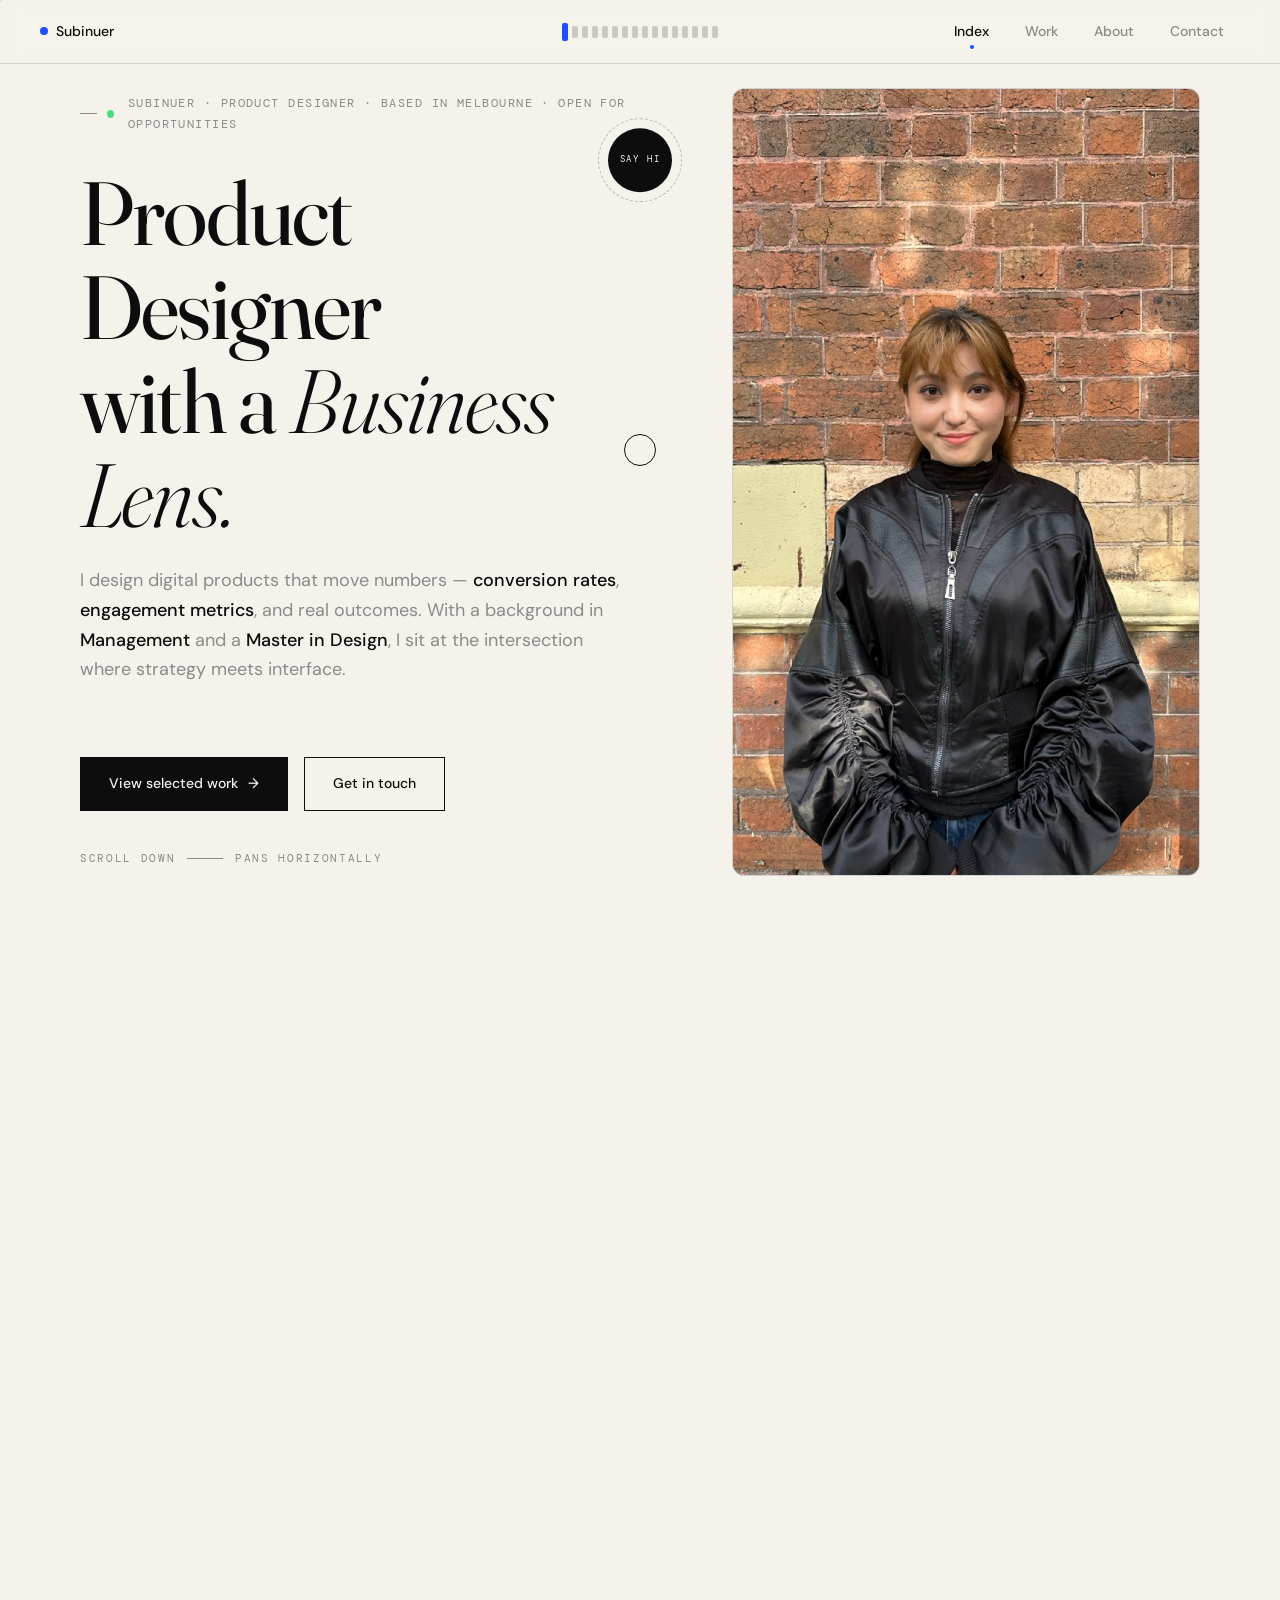
==== index.html @ e06ca160 "add index.html for GitHub Pages" ====
<!DOCTYPE html>
<html lang="en">
<head>
<meta charset="UTF-8" />
<meta name="viewport" content="width=device-width, initial-scale=1.0" />
<title>Subinuer — Product Designer</title>

<link rel="preconnect" href="https://fonts.googleapis.com" />
<link rel="preconnect" href="https://fonts.gstatic.com" crossorigin />
<link href="https://fonts.googleapis.com/css2?family=Fraunces:ital,opsz,wght@0,9..144,300..700;1,9..144,300..400&family=DM+Sans:wght@400;500;700&family=DM+Mono:wght@400;500&display=swap" rel="stylesheet" />

<link rel="stylesheet" href="styles/portfolio.css" />
</head>

<body>

<!-- Cursor follower -->
<div class="cursor-dot" id="cursorDot"></div>
<div class="cursor-ring" id="cursorRing"></div>
<div class="cursor-badge" id="cursorBadge"><span class="glyph">↗</span><span id="cursorBadgeText">VIEW</span></div>

<!-- Top navigation -->
<header class="topbar" id="topbar">
  <div class="topbar__left">
    <a class="brand" href="#hero" data-goto="hero">
      <span class="dot" aria-hidden="true"></span>
      Subinuer
    </a>
  </div>

  <div class="topbar__center" id="minimap" aria-hidden="true">
    <span class="minimap-dash on peak"></span>
    <span class="minimap-dash"></span>
    <span class="minimap-dash"></span>
    <span class="minimap-dash"></span>
    <span class="minimap-dash"></span>
    <span class="minimap-dash"></span>
    <span class="minimap-dash"></span>
    <span class="minimap-dash"></span>
    <span class="minimap-dash"></span>
    <span class="minimap-dash"></span>
    <span class="minimap-dash"></span>
    <span class="minimap-dash"></span>
    <span class="minimap-dash"></span>
    <span class="minimap-dash"></span>
    <span class="minimap-dash"></span>
    <span class="minimap-dash"></span>
  </div>

  <div class="topbar__right">
    <a class="nav-link active" href="#hero">Index</a>
    <a class="nav-link" href="#work">Work</a>
    <a class="nav-link" href="#about">About</a>
    <a class="nav-link" href="#contact">Contact</a>
  </div>
</header>

<!-- Scroll progress bar -->
<div class="scroll-progress" id="scrollProgress"></div>


<!-- ============================================================
     THE PAGE
     ============================================================ -->
<div class="page" id="page">
  <div class="page__sticky" id="stage">
    <div class="page__track" id="track">


      <!-- ============ SECTION 1 — HERO ============ -->
      <section class="panel panel--hero" id="hero"
               data-screen-label="01 Hero" data-counter="01">

        <!-- Floating orbit -->
        <div class="top-orbit" id="topOrbit" aria-hidden="true">
          <div class="top-orbit__inner" id="topOrbitInner">SAY HI</div>
        </div>

        <div class="hero">
          <div class="hero__left">
            <div class="role-tag reveal reveal--1">
              <span class="avail-pip" aria-hidden="true"></span>
              Subinuer · Product Designer · Based in Melbourne · Open for opportunities
            </div>

            <h1 class="hero__title reveal reveal--2">
              Product Designer<br />
              with a <em>Business Lens.</em>
            </h1>

            <p class="hero__statement reveal reveal--3">
              I design digital products that move numbers — <strong>conversion rates</strong>,
              <strong>engagement metrics</strong>, and real outcomes.
              With a background in <strong>Management</strong> and a <strong>Master in Design</strong>,
              I sit at the intersection where strategy meets interface.
            </p>

            <div class="hero__actions reveal reveal--4">
              <a href="#work" class="btn-primary" data-hover="view" data-goto="work">
                View selected work
                <span class="arrow">→</span>
              </a>
              <a href="#contact" class="btn-secondary" data-hover="contact" data-goto="contact">
                Get in touch
              </a>
            </div>
          </div>

          <div class="hero__right reveal reveal--5">
            <div class="hero__media">
              <img src="assets/portrait.jpeg" alt="Portrait of Subinuer" />
            </div>
          </div>
        </div>

        <div class="panel__footer">
          <div class="lead">
            <span>Scroll down</span>
            <span class="line"></span>
            <span>pans horizontally</span>
          </div>
        </div>
      </section>


      <!-- ============ SECTION 2 — WORK ============ -->
      <section class="panel panel--work" id="work"
               data-screen-label="02 Selected Work" data-counter="02">

        <div class="work">

          <!-- Intro panel -->
          <div class="work__intro">
            <div>
              <div class="role-tag">02 — Selected Work</div>
              <h2>A small set of <em>recent</em> projects.</h2>
              <div class="work__intro-industries">Fintech · Telehealth · E-Commerce</div>
            </div>
            <div class="work__intro-foot">
              <div>Showing <b>04</b> of 4 projects</div>
              <div>Press → or scroll to advance</div>
            </div>
          </div>

          <!-- Project 1 — Onco -->
          <a class="proj" data-hover="project" href="onco.html">
            <div class="proj__info">
              <span class="proj__num">P · 01</span>
              <span class="proj__year">2025</span>
              <div class="proj__tags">
                <span class="tag tag--active">Dashboard Design</span>
                <span class="tag">Telehealth</span>
                <span class="tag">App Design</span>
              </div>
              <h3 class="proj__title">Onco</h3>
              <p class="proj__desc">
                A cross-device medical imaging support system — bridging the gap between
                remote cancer patients in rural Australia and the specialists they can't
                easily reach.
              </p>
              <span class="proj__view">View case study <span class="arrow">→</span></span>
            </div>
            <div class="proj__image">
              <img src="assets/project page onco cover.png" alt="Onco project cover" />
            </div>
          </a>

          <!-- Project 2 — Skyland Guardian -->
          <a class="proj" data-hover="project" href="skyland.html">
            <div class="proj__info">
              <span class="proj__num">P · 02</span>
              <span class="proj__year">2025</span>
              <div class="proj__tags">
                <span class="tag tag--active">Game Design</span>
                <span class="tag">Fintech</span>
                <span class="tag">Hackathon</span>
              </div>
              <h3 class="proj__title">Skyland Guardian</h3>
              <p class="proj__desc">
                A mobile guardian-style game set in a floating-island world. Owned the
                in-game UI, onboarding, and the retention loop that lifted day-7
                engagement by 18%.
              </p>
              <span class="proj__view">View case study <span class="arrow">→</span></span>
            </div>
            <div class="proj__image">
              <img src="assets/project page skyland cover.png" alt="Skyland Guardian project cover" />
            </div>
          </a>

          <!-- Project 3 — Fintech Webgame Brand Design -->
          <a class="proj" data-hover="project" href="fintech.html">
            <div class="proj__info">
              <span class="proj__num">P · 03</span>
              <span class="proj__year">2024</span>
              <div class="proj__tags">
                <span class="tag tag--active">Brand Design</span>
                <span class="tag">Fintech</span>
                <span class="tag">Web Game</span>
              </div>
              <h3 class="proj__title">Fintech Webgame — Brand Design</h3>
              <p class="proj__desc">
                A brand system for a playable on-chain experience — logo, type pairings,
                motion tokens, and an in-game brand kit that survives across 12 mini-games.
              </p>
              <span class="proj__view">View case study <span class="arrow">→</span></span>
            </div>
            <div class="proj__image">
              <img src="assets/project page fintechwebgame cover.png" alt="Fintech Webgame project cover" />
            </div>
          </a>

          <!-- Project 4 — Poster Archive -->
          <a class="proj" data-hover="project" href="posters.html">
            <div class="proj__info">
              <span class="proj__num">P · 04</span>
              <span class="proj__year">2023–2025</span>
              <div class="proj__tags">
                <span class="tag tag--active">Graphic Design</span>
                <span class="tag">Adobe</span>
              </div>
              <h3 class="proj__title">Poster <em>Archive</em></h3>
              <p class="proj__desc">
                A living collection of poster work spanning editorial campaigns, cultural
                events, and speculative briefs — exploring type as image and constraint as
                creative method.
              </p>
              <span class="proj__view">View archive <span class="arrow">→</span></span>
            </div>
            <div class="proj__image">
              <img src="assets/project page poster cover.png" alt="Poster Archive project cover" />
            </div>
          </a>

          <!-- Outro panel -->
          <div class="work__outro">
            <div class="role-tag">More on request</div>
            <h3>That's the headline. <em>The archive is longer.</em></h3>
            <p>Earlier work across edtech, hardware, and games available on request — drop a line and I'll send the PDF.</p>
            <a href="#contact" class="btn-secondary" data-goto="contact" data-hover="contact">
              Request full archive <span class="arrow">→</span>
            </a>
          </div>

        </div>

        <div class="panel__footer">
          <div class="lead">
            <span>Selected work</span>
            <span class="line"></span>
            <span>04 projects · keep scrolling</span>
          </div>
        </div>
      </section>


      <!-- ============ SECTION 3 — ABOUT (bento grid) ============ -->
      <section class="panel panel--about" id="about"
               data-screen-label="03 About" data-counter="03">

        <div class="about">

          <!-- BIO cell (2×3) -->
          <div class="bento bento--bio">
            <div class="bento__corner"><span class="accent">03 / 04</span> · About</div>
            <h2>I make design feel intentional.<br /><em>— and commercially inevitable.</em></h2>
            <p>
              My path into design started with a management degree and a curiosity
              about why people choose the things they choose. I published research on
              nostalgic cultural consumption — and without realising it, I was already
              doing user psychology.
            </p>
            <p class="muted">
              When I moved into product design, that lens came with me. I design for
              emotional histories and irrational preferences, not just rational ones.
            </p>
          </div>

          <!-- PHOTO cell (1×2) -->
          <div class="bento bento--photo">
            <div class="photo-meta">Portrait · 4:5</div>
            <div class="photo-stage">
              <img class="photo-img" src="assets/about me apge portrait.png" alt="Portrait of Subinuer" />
            </div>
          </div>

          <!-- EXPERIENCE stat (1×1) -->
          <div class="bento bento--stat">
            <div class="bento__corner">Experience</div>
            <span class="stat-num">1<em>+</em></span>
            <span class="stat-label">Years designing</span>
          </div>

          <!-- EDUCATION (1×1) -->
          <div class="bento bento--education">
            <div class="bento__corner">Education</div>
            <div class="edu-row">
              <span class="institution">Sun Yat-sen University</span>
              <span class="degree">Bachelor of Management</span>
            </div>
            <div class="edu-row">
              <span class="institution">Monash University</span>
              <span class="degree">Master of Design</span>
            </div>
          </div>

          <!-- COMBINED — Skills · Tools + Available (row 3, right 2 cols) -->
          <div class="bento bento--combined">
            <div class="bento__corner">Skills · Tools</div>
            <div class="combined-skills">
              <span class="tag">Product Design</span>
              <span class="tag">Wireframing</span>
              <span class="tag">Prototyping</span>
              <span class="tag">Vibe Coding</span>
              <span class="tag">Figma</span>
              <span class="tag">Adobe Suite</span>
              <span class="tag">Research</span>
              <span class="tag">Data Analysis</span>
              <span class="tag">Brand</span>
              <span class="tag">Graphic Design</span>
              <span class="tag">Front-end</span>
              <span class="tag">Marketing</span>
            </div>
            <div class="combined-divider"></div>
            <div class="combined-foot">
              <div class="combined-foot__left">
                <div class="combined-now">Now</div>
                <div class="combined-headline">Available for work — <em>Q3 2026</em></div>
              </div>
              <a class="combined-cta" href="mailto:subinurturghun@outlook.com" data-hover="email">
                Start a conversation <span class="arrow">→</span>
              </a>
            </div>
          </div>

        </div>

        <div class="panel__footer">
          <div class="lead">
            <span>About</span>
            <span class="line"></span>
            <span>contact next</span>
          </div>
        </div>
      </section>


      <!-- ============ SECTION 4 — CONTACT (inverted) ============ -->
      <section class="panel panel--contact" id="contact"
               data-screen-label="04 Contact" data-counter="04">
        <div class="contact">

          <div class="role-tag">04 — Get in touch</div>

          <h2 class="contact__title">
            Have something <em>worth making</em>?<br />
            Write to <a href="mailto:subinurturghun@outlook.com" data-hover="email">subinurturghun@outlook.com</a>
          </h2>

          <div class="contact__actions">
            <a class="btn-primary btn-primary--inv" href="mailto:subinurturghun@outlook.com" data-hover="email">
              Email me <span class="arrow">→</span>
            </a>
            <a class="btn-secondary btn-secondary--inv" href="https://www.linkedin.com/in/sabrina0512/" target="_blank" rel="noopener" data-hover="contact">
              Connect on LinkedIn
            </a>
          </div>

          <div class="contact__grid contact__grid--2">
            <div class="contact__cell">
              <span class="lbl">Email</span>
              <span class="val"><a href="mailto:subinurturghun@outlook.com" data-hover="email">subinurturghun@outlook.com</a></span>
            </div>
            <div class="contact__cell">
              <span class="lbl">Behance</span>
              <span class="val"><a href="https://www.behance.net/turghunsubinur" target="_blank" rel="noopener" data-hover="contact">behance.net/turghunsubinur</a></span>
            </div>
            <div class="contact__cell">
              <span class="lbl">LinkedIn</span>
              <span class="val"><a href="https://www.linkedin.com/in/sabrina0512/" target="_blank" rel="noopener" data-hover="contact">linkedin.com/in/sabrina0512</a></span>
            </div>
          </div>

        </div>

        <div class="contact__foot">
          <span>© 2026 Subinuer Turghun · All rights reserved</span>
        </div>
      </section>


    </div><!-- /.page__track -->
  </div><!-- /.page__sticky -->
</div><!-- /.page -->


<script src="scripts/portfolio.js"></script>
</body>
</html>
---- styles/portfolio.css ----
/* =================================================================
   PORTFOLIO — Subinuer
   Design system: cream + black + electric blue · Fraunces / DM Sans / DM Mono
   Architecture: tall body → sticky stage → translated horizontal track
   ================================================================= */

:root {
  --color-bg:        #F5F2EC;
  --color-text:      #0D0D0D;
  --color-accent:    #1B4FFF;
  --color-secondary: #8A8A8A;
  --color-surface:   #EDEDEA;
  --color-surface-2: #E5E2DB;
  --color-border:    rgba(13, 13, 13, 0.12);
  --color-border-hover: rgba(13, 13, 13, 0.28);
  --color-inv-bg:    #0D0D0D;
  --color-inv-text:  #F5F2EC;
  --color-inv-surface: #1A1A1A;
  --color-inv-border:  rgba(245, 242, 236, 0.14);

  --font-display: 'Fraunces', Georgia, serif;
  --font-body:    'DM Sans', Helvetica, sans-serif;
  --font-mono:    'DM Mono', 'Courier New', monospace;

  --size-hero:       clamp(64px, 7vw, 96px);
  --size-section:    clamp(36px, 4vw, 48px);
  --size-card-title: clamp(22px, 2vw, 28px);
  --size-body:       17px;
  --size-nav:        14px;
  --size-tag:        12px;

  --space-xs:  8px;
  --space-sm:  16px;
  --space-md:  24px;
  --space-lg:  48px;
  --space-xl:  80px;
  --space-2xl: 120px;

  --radius-btn:  0px;
  --radius-tag:  4px;
  --radius-card: 8px;
  --radius-img:  12px;
  --radius-video: 32px;

  --ease-out-expo: cubic-bezier(0.16, 1, 0.32, 1);
  --ease-out-quint: cubic-bezier(0.22, 1, 0.36, 1);
  --duration-fast: 0.25s;
  --duration-base: 0.4s;
  --duration-slow: 0.6s;

  --nav-h: 64px;
}

* { box-sizing: border-box; margin: 0; padding: 0; }

html, body {
  background: var(--color-bg);
  color: var(--color-text);
  font-family: var(--font-body);
  font-size: var(--size-body);
  line-height: 1.7;
  -webkit-font-smoothing: antialiased;
}
html { scroll-behavior: smooth; }
body { overflow-x: hidden; overscroll-behavior-y: none; }

::selection { background: var(--color-accent); color: #fff; }

/* =================================================================
   SCROLL ARCHITECTURE
   ================================================================= */
.page { position: relative; width: 100%; }
.page__sticky {
  position: sticky;
  top: 0;
  height: 100vh;
  width: 100%;
  overflow: hidden;
}
.page__track {
  display: flex;
  flex-wrap: nowrap;
  height: 100vh;
  will-change: transform;
}

section.panel {
  flex: 0 0 auto;
  height: 100vh;
  position: relative;
  display: flex;
  flex-direction: column;
}
.panel--hero    { width: 100vw; }
.panel--work    { width: auto;  }
.panel--about   { width: 100vw; }
.panel--contact { width: 100vw; background: var(--color-inv-bg); color: var(--color-inv-text); }

/* =================================================================
   NAVIGATION
   ================================================================= */
.topbar {
  position: fixed; top: 0; left: 0; right: 0;
  height: var(--nav-h);
  z-index: 80;
  display: grid;
  grid-template-columns: 1fr auto 1fr;
  align-items: center;
  padding: 0 var(--space-md);
  gap: var(--space-md);
  background: rgba(245, 242, 236, 0.72);
  backdrop-filter: blur(14px) saturate(1.2);
  -webkit-backdrop-filter: blur(14px) saturate(1.2);
  border-bottom: 1px solid var(--color-border);
  transition: background var(--duration-base) ease, color var(--duration-base) ease, border-color var(--duration-base) ease;
}
.topbar.inv {
  background: rgba(13, 13, 13, 0.72);
  color: var(--color-inv-text);
  border-bottom-color: var(--color-inv-border);
}
.topbar.inv .nav-link { color: rgba(245,242,236,0.55); }
.topbar.inv .nav-link:hover, .topbar.inv .nav-link.active { color: var(--color-inv-text); }
.topbar.inv .brand { color: var(--color-inv-text); }
.topbar.inv .minimap-dash { background: rgba(245,242,236,0.22); }
.topbar.inv .minimap-dash.on { background: var(--color-inv-text); }

.topbar__left {
  display: flex; align-items: center; gap: var(--space-sm);
  padding-left: var(--space-sm);
}
.brand {
  font-family: var(--font-body);
  font-size: var(--size-nav);
  font-weight: 500;
  letter-spacing: -0.005em;
  color: var(--color-text);
  text-decoration: none;
  display: inline-flex; align-items: center; gap: 8px;
}
.brand .dot {
  width: 8px; height: 8px;
  background: var(--color-accent);
  border-radius: 50%;
  display: inline-block;
}

/* Center — minimap dashes */
.topbar__center {
  display: flex; align-items: center; gap: 4px;
  justify-self: center;
}
.minimap-dash {
  width: 6px; height: 12px;
  background: rgba(13,13,13,0.18);
  border-radius: 2px;
  transition: background var(--duration-base) var(--ease-out-expo),
              height var(--duration-base) var(--ease-out-expo);
}
.minimap-dash.on { background: var(--color-text); }
.minimap-dash.peak { height: 18px; background: var(--color-accent); }

/* Right — nav links */
.topbar__right {
  display: flex; align-items: center; gap: 4px;
  justify-self: end;
  padding-right: var(--space-sm);
}
.nav-link {
  position: relative;
  display: inline-flex; align-items: center;
  font-family: var(--font-body);
  font-size: var(--size-nav);
  font-weight: 500;
  color: var(--color-secondary);
  text-decoration: none;
  padding: 8px 16px;
  border-radius: 999px;
  transition: color var(--duration-fast) ease;
  cursor: pointer;
}
.nav-link:hover { color: var(--color-text); }
.nav-link.active { color: var(--color-text); }
.nav-link.active::after {
  content: '';
  position: absolute;
  bottom: 2px;
  left: 50%;
  transform: translateX(-50%);
  width: 4px; height: 4px;
  background: var(--color-accent);
  border-radius: 50%;
}

/* =================================================================
   GLOBAL OVERLAYS
   ================================================================= */
.scroll-progress {
  position: fixed; bottom: 0; left: 0;
  height: 2px; background: var(--color-accent);
  width: 0%; z-index: 70;
  transition: width 0.1s linear;
}

/* =================================================================
   CURSOR
   ================================================================= */
.cursor-dot, .cursor-ring, .cursor-badge {
  position: fixed; top: 0; left: 0;
  pointer-events: none; z-index: 1000;
  will-change: transform;
}
.cursor-dot {
  width: 6px; height: 6px;
  background: var(--color-text);
  border-radius: 50%;
  transform: translate(-50%, -50%);
  mix-blend-mode: difference;
}
.cursor-ring {
  width: 32px; height: 32px;
  border: 1px solid var(--color-text);
  border-radius: 50%;
  transform: translate(-50%, -50%);
  transition: width var(--duration-fast) var(--ease-out-expo),
              height var(--duration-fast) var(--ease-out-expo),
              background var(--duration-fast) var(--ease-out-expo),
              border-color var(--duration-fast) var(--ease-out-expo);
}
.cursor-ring.hovering {
  width: 60px; height: 60px;
  background: rgba(27,79,255,0.08);
  border-color: var(--color-accent);
}
.cursor-badge {
  transform: translate(-50%, -200%);
  display: inline-flex; align-items: center; gap: 8px;
  padding: 6px 12px 6px 8px;
  background: var(--color-text);
  color: var(--color-bg);
  border-radius: 999px;
  font-family: var(--font-mono);
  font-size: 10px;
  letter-spacing: 0.18em;
  text-transform: uppercase;
  opacity: 0;
  transition: opacity var(--duration-base) var(--ease-out-expo);
  white-space: nowrap;
}
.cursor-badge.visible { opacity: 1; }
.cursor-badge .glyph {
  width: 16px; height: 16px;
  background: var(--color-accent);
  border-radius: 50%;
  display: inline-flex; align-items: center; justify-content: center;
  color: #fff;
  font-family: var(--font-body);
  font-size: 10px; font-weight: 700;
}

/* =================================================================
   HERO (Section 1)
   ================================================================= */
.hero {
  display: grid;
  grid-template-columns: 55fr 45fr;
  gap: var(--space-xl);
  padding: calc(var(--nav-h) + var(--space-md)) var(--space-xl) var(--space-md);
  height: 100vh;
  width: 100%;
}
.hero__left {
  display: flex; flex-direction: column;
  justify-content: center;
  gap: var(--space-md);
  padding-bottom: 60px;
  max-width: 760px;
}
.role-tag {
  font-family: var(--font-mono);
  font-size: var(--size-tag);
  text-transform: uppercase;
  letter-spacing: 0.12em;
  color: var(--color-secondary);
  display: inline-flex; align-items: center; gap: 10px;
  margin-bottom: var(--space-xs);
}
.role-tag::before {
  content: ''; width: 20px; height: 1px;
  background: var(--color-secondary);
}
.avail-pip {
  width: 8px; height: 8px;
  border-radius: 50%;
  background: #4ade80;
  display: inline-block;
  margin-right: 4px;
  box-shadow: 0 0 0 0 rgba(74,222,128, 0.7);
  animation: pulse 2s infinite;
}
.hero__title {
  font-family: var(--font-display);
  font-optical-sizing: auto;
  font-weight: 400;
  font-size: var(--size-hero);
  line-height: 1.05;
  letter-spacing: -0.02em;
  color: var(--color-text);
  text-wrap: pretty;
}
.hero__title em { font-style: italic; font-weight: 300; }
.hero__statement {
  font-family: var(--font-body);
  font-size: 18px;
  line-height: 1.65;
  color: var(--color-secondary);
  max-width: 540px;
  text-wrap: pretty;
}
.hero__statement strong { color: var(--color-text); font-weight: 500; }
.hero__actions { display: flex; gap: var(--space-sm); margin-top: var(--space-lg); }

.btn-primary, .btn-secondary {
  font-family: var(--font-body);
  font-size: 14px; font-weight: 500;
  padding: 14px 28px;
  border-radius: var(--radius-btn);
  cursor: pointer;
  transition: background var(--duration-fast) ease, color var(--duration-fast) ease, border-color var(--duration-fast) ease;
  display: inline-flex; align-items: center; gap: 10px;
  text-decoration: none;
  border: 1px solid var(--color-text);
}
.btn-primary { background: var(--color-text); color: var(--color-bg); }
.btn-primary:hover { background: var(--color-accent); border-color: var(--color-accent); color: #fff; }
.btn-secondary { background: transparent; color: var(--color-text); }
.btn-secondary:hover { border-color: var(--color-accent); color: var(--color-accent); }
.btn-primary .arrow, .btn-secondary .arrow { transition: transform var(--duration-fast) var(--ease-out-expo); }
.btn-primary:hover .arrow, .btn-secondary:hover .arrow { transform: translateX(4px); }

.btn-primary--inv {
  background: var(--color-bg); color: var(--color-text);
  border-color: var(--color-bg);
}
.btn-primary--inv:hover { background: var(--color-accent); border-color: var(--color-accent); color: #fff; }
.btn-secondary--inv {
  background: transparent; color: var(--color-inv-text);
  border-color: var(--color-inv-text);
}
.btn-secondary--inv:hover { border-color: var(--color-accent); color: var(--color-accent); }

/* Hero media — portrait photo frame, no text overlays */
.hero__right { position: relative; display: flex; align-items: stretch; }
.hero__media {
  flex: 1;
  background: var(--color-surface);
  border-radius: var(--radius-img);
  border: 1px solid var(--color-border);
  position: relative;
  overflow: hidden;
  display: flex; align-items: center; justify-content: center;
  cursor: pointer;
}
.hero__media img {
  position: absolute;
  inset: 0;
  width: 100%;
  height: 100%;
  object-fit: cover;
  object-position: center 30%;
  z-index: 1;
}
.hero__media::before {
  content: '';
  position: absolute; inset: 0;
  background-image: repeating-linear-gradient(135deg, transparent 0, transparent 22px, rgba(13,13,13,0.025) 22px, rgba(13,13,13,0.025) 23px);
  pointer-events: none;
  z-index: 0;
}

/* Top floating orbit */
.top-orbit {
  position: absolute;
  top: calc(var(--nav-h) + 32px);
  left: 50%;
  transform: translate(-50%, 0);
  pointer-events: none;
  z-index: 5;
  width: 64px; height: 64px;
}
.top-orbit__inner {
  width: 100%; height: 100%;
  background: var(--color-text);
  color: var(--color-bg);
  border-radius: 50%;
  display: flex; align-items: center; justify-content: center;
  font-family: var(--font-mono);
  font-size: 9px; letter-spacing: 0.2em;
  text-transform: uppercase;
  transition: transform var(--duration-slow) var(--ease-out-expo);
  position: relative;
}
.top-orbit__inner::after {
  content: ''; position: absolute; inset: -10px;
  border-radius: 50%;
  border: 1px dashed var(--color-border-hover);
  animation: spin 24s linear infinite;
}
@keyframes spin { to { transform: rotate(360deg); } }

/* =================================================================
   WORK (Section 2) — horizontal carousel
   ================================================================= */
.work {
  display: flex;
  align-items: center;
  height: 100vh;
  padding: calc(var(--nav-h) + var(--space-md)) var(--space-xl) var(--space-xl);
  gap: var(--space-xl);
}

.work__intro {
  flex: 0 0 460px;
  display: flex; flex-direction: column;
  justify-content: space-between;
  padding-right: var(--space-md);
  border-right: 1px solid var(--color-border);
}
.work__intro .role-tag { margin-bottom: var(--space-md); }
.work__intro h2 {
  font-family: var(--font-display);
  font-optical-sizing: auto;
  font-weight: 500;
  font-size: var(--size-section);
  line-height: 1.1;
  letter-spacing: -0.01em;
  margin-bottom: var(--space-md);
}
.work__intro h2 em { font-style: italic; font-weight: 300; }
.work__intro-foot {
  display: flex; flex-direction: column; gap: 6px;
  font-family: var(--font-mono);
  font-size: 11px;
  letter-spacing: 0.12em;
  text-transform: uppercase;
  color: var(--color-secondary);
}
.work__intro-foot b { color: var(--color-accent); font-weight: 500; }
.work__intro-industries {
  font-family: var(--font-mono);
  font-size: 13px;
  text-transform: uppercase;
  letter-spacing: 0.1em;
  color: var(--color-secondary);
  margin-top: var(--space-md);
  margin-bottom: var(--space-lg);
}

/* Project card — horizontal split 45% text / 55% image */
.proj {
  width: 880px;
  height: 520px;
  flex: 0 0 auto;
  background: var(--color-surface); /* #EDEDEA */
  border: 1px solid var(--color-border);
  border-radius: var(--radius-card);
  overflow: hidden;
  display: grid;
  grid-template-columns: 45% 55%;
  position: relative;
  cursor: pointer;
  transition: border-color var(--duration-base) var(--ease-out-expo), transform var(--duration-base) var(--ease-out-expo);
  text-decoration: none;
  color: inherit;
}
.proj:hover { border-color: var(--color-border-hover); transform: translateY(-4px); }

/* LEFT — text content */
.proj__info {
  display: flex;
  flex-direction: column;
  justify-content: center;
  padding: var(--space-lg) var(--space-md);
  position: relative;
  border-right: 1px solid var(--color-border);
  gap: 12px;
}
.proj__num {
  position: absolute; top: var(--space-md); left: var(--space-md);
  font-family: var(--font-mono);
  font-size: 11px; letter-spacing: 0.15em;
  color: var(--color-accent);
  z-index: 2;
}
.proj__year {
  position: absolute; top: var(--space-md); right: var(--space-md);
  font-family: var(--font-mono);
  font-size: 11px; letter-spacing: 0.15em;
  color: var(--color-secondary);
  z-index: 2;
}
.proj__tags { display: flex; gap: 6px; flex-wrap: wrap; }
.proj__title {
  font-family: var(--font-display);
  font-optical-sizing: auto;
  font-weight: 500;
  font-size: clamp(26px, 2.2vw, 32px);
  line-height: 1.15;
  letter-spacing: -0.01em;
  margin-top: 2px;
}
.proj__title em { font-style: italic; font-weight: 300; }
.proj__desc {
  font-size: 14px; line-height: 1.55;
  color: var(--color-secondary);
  margin-top: 4px;
  margin-bottom: 8px;
}
.proj__view {
  display: inline-flex; align-items: center; gap: 8px;
  font-family: var(--font-body);
  font-size: 14px; font-weight: 500;
  color: var(--color-text);
  text-decoration: underline;
  text-underline-offset: 3px;
  margin-top: 4px;
  transition: color var(--duration-fast) ease;
  align-self: flex-start;
}
.proj__view:hover { color: var(--color-accent); }
.proj__view .arrow { transition: transform var(--duration-fast) var(--ease-out-expo); }
.proj__view:hover .arrow { transform: translateX(4px); }

/* RIGHT — static image placeholder (#D9D6CF) */
.proj__image {
  background: #D9D6CF;
  position: relative;
  overflow: hidden;
  display: flex; align-items: center; justify-content: center;
  height: 100%;
}
.proj__image::before {
  content: '';
  position: absolute; inset: 0;
  background-image: repeating-linear-gradient(135deg, transparent 0, transparent 18px, rgba(13,13,13,0.025) 18px, rgba(13,13,13,0.025) 19px);
  pointer-events: none;
}
.proj__image img {
  position: absolute;
  inset: 0;
  width: 100%;
  height: 100%;
  object-fit: cover;
  object-position: center top;
  z-index: 0;
}
.proj__image-label {
  font-family: var(--font-display);
  font-style: italic;
  font-weight: 300;
  font-size: 16px;
  color: #8A8A8A;
  text-align: center;
  z-index: 1;
  padding: 0 var(--space-md);
}

.tag {
  font-family: var(--font-mono);
  font-size: var(--size-tag);
  letter-spacing: 0.1em;
  text-transform: uppercase;
  color: var(--color-secondary);
  padding: 4px 8px;
  border: 1px solid var(--color-border);
  border-radius: var(--radius-tag);
  display: inline-block;
}
.tag--active {
  color: var(--color-accent);
  border-color: rgba(27,79,255,0.3);
  background: rgba(27,79,255,0.06);
}

/* End-of-work outro */
.work__outro {
  flex: 0 0 320px;
  display: flex; flex-direction: column; justify-content: center;
  padding-left: var(--space-md);
  border-left: 1px solid var(--color-border);
}
.work__outro h3 {
  font-family: var(--font-display);
  font-weight: 400;
  font-size: 36px;
  line-height: 1.15;
  margin-bottom: var(--space-md);
}
.work__outro h3 em { font-style: italic; font-weight: 300; }
.work__outro p {
  font-size: 14px; color: var(--color-secondary);
  margin-bottom: var(--space-lg);
}

/* =================================================================
   ABOUT (Section 3) — BENTO GRID
   4 columns × 3 rows
   ================================================================= */
.about {
  display: grid;
  grid-template-columns: repeat(4, 1fr);
  grid-template-rows: 1fr 1fr minmax(130px, 160px);
  gap: var(--space-md);
  padding: calc(var(--nav-h) + var(--space-md)) var(--space-xl) 110px;
  height: 100vh;
  align-content: center;
  max-width: 1400px;
  margin: 0 auto;
  width: 100vw;
}
.bento {
  background: var(--color-bg);
  border: 1px solid var(--color-border);
  border-radius: var(--radius-card);
  padding: var(--space-md);
  overflow: hidden;
  position: relative;
  display: flex;
  flex-direction: column;
  transition: border-color var(--duration-base) var(--ease-out-expo);
}
.bento:hover { border-color: var(--color-border-hover); }

/* Cell spans */
.bento--bio    { grid-column: span 2; grid-row: span 3; padding: var(--space-lg); }
.bento--photo  { grid-column: span 1; grid-row: span 2; padding: 0; background: var(--color-surface); }
.bento--stat   {
  grid-column: span 1; grid-row: span 1;
  justify-content: center; align-items: center; text-align: center;
}
.bento--education {
  grid-column: span 1; grid-row: span 1;
  justify-content: center; align-items: flex-start;
  text-align: left;
  gap: 10px;
  padding: var(--space-md);
}
.bento--combined {
  grid-column: span 2; grid-row: span 1;
  background: var(--color-inv-bg);
  color: var(--color-inv-text);
  border-color: var(--color-inv-bg);
  padding: var(--space-md);
}

/* Corner label */
.bento__corner {
  font-family: var(--font-mono);
  font-size: 10px;
  letter-spacing: 0.18em;
  text-transform: uppercase;
  color: var(--color-secondary);
  display: flex; align-items: center; gap: 8px;
  flex-shrink: 0;
}
.bento__corner .accent { color: var(--color-accent); }
.bento__corner::before {
  content: ''; width: 5px; height: 5px;
  background: var(--color-secondary);
  border-radius: 50%;
  flex-shrink: 0;
}
.bento--bio .bento__corner::before { background: var(--color-accent); }

/* BIO cell */
.bento--bio h2 {
  font-family: var(--font-display);
  font-optical-sizing: auto;
  font-weight: 400;
  font-size: clamp(32px, 3.2vw, 44px);
  line-height: 1.1;
  letter-spacing: -0.01em;
  margin: var(--space-md) 0 var(--space-md);
  text-wrap: pretty;
}
.bento--bio h2 em {
  font-style: italic;
  font-weight: 300;
  font-size: 0.62em;
  display: block;
  line-height: 1.2;
  margin-top: 6px;
  color: var(--color-secondary);
}
.bento--bio p {
  font-size: 15px;
  line-height: 1.6;
  color: var(--color-text);
  text-wrap: pretty;
  max-width: 56ch;
}
.bento--bio p + p { margin-top: 10px; color: var(--color-secondary); }

/* PHOTO cell */
.bento--photo .photo-stage {
  flex: 1;
  position: relative;
  display: flex; align-items: center; justify-content: center;
  overflow: hidden;
}
.bento--photo .photo-img {
  position: absolute; inset: 0;
  width: 100%; height: 100%;
  object-fit: cover;
  object-position: center 28%;
  z-index: 0;
}
.bento--photo .photo-stage::before {
  content: '';
  position: absolute; inset: 0;
  background-image: repeating-linear-gradient(135deg, transparent 0, transparent 22px, rgba(13,13,13,0.025) 22px, rgba(13,13,13,0.025) 23px);
  z-index: 1;
  pointer-events: none;
  opacity: 0.4;
}
.bento--photo .photo-label {
  font-family: var(--font-display);
  font-style: italic; font-weight: 300;
  font-size: 18px;
  color: var(--color-secondary);
  text-align: center;
  z-index: 2;
}
.bento--photo .photo-label small {
  display: block; margin-top: 8px;
  font-family: var(--font-mono);
  font-size: 10px; letter-spacing: 0.18em;
  text-transform: uppercase;
  font-style: normal;
}
.bento--photo .photo-meta {
  position: absolute;
  bottom: var(--space-sm); left: var(--space-sm);
  font-family: var(--font-mono);
  font-size: 10px;
  letter-spacing: 0.18em;
  text-transform: uppercase;
  color: var(--color-secondary);
  z-index: 3;
}

/* STAT cell — perfectly centered */
.bento--stat .bento__corner { align-self: flex-start; margin-bottom: auto; }
.bento--stat .stat-num {
  font-family: var(--font-display);
  font-optical-sizing: auto;
  font-weight: 400;
  font-size: clamp(48px, 5vw, 72px);
  line-height: 1;
  letter-spacing: -0.02em;
  margin-top: 0;
}
.bento--stat .stat-num em { color: var(--color-accent); font-style: italic; font-weight: 300; }
.bento--stat .stat-label {
  margin-top: 8px;
  font-family: var(--font-mono);
  font-size: 10px;
  letter-spacing: 0.18em;
  text-transform: uppercase;
  color: var(--color-secondary);
  margin-bottom: auto;
}

/* EDUCATION cell — compact, all content visible */
.bento--education .bento__corner { margin-bottom: var(--space-sm); }
.bento--education .edu-row {
  font-family: var(--font-body);
  font-size: 13px;
  line-height: 1.4;
  color: var(--color-text);
  display: flex;
  flex-direction: column;
  gap: 2px;
}
.bento--education .edu-row + .edu-row {
  padding-top: 8px; margin-top: 4px;
  border-top: 1px solid var(--color-border);
}
.bento--education .edu-row .institution { font-weight: 500; font-size: 13px; }
.bento--education .edu-row .degree { color: var(--color-secondary); font-size: 12px; }

/* COMBINED black card */
.bento--combined .bento__corner { color: var(--color-secondary); margin-bottom: var(--space-xs); }
.bento--combined .bento__corner::before { background: var(--color-secondary); }
.bento--combined .combined-skills {
  display: flex; flex-wrap: wrap; gap: 4px;
  margin-top: var(--space-xs);
  margin-bottom: var(--space-sm);
}
.bento--combined .combined-skills .tag {
  background: rgba(255,255,255,0.1);
  color: var(--color-inv-text);
  border: 1px solid rgba(255,255,255,0.2);
  border-radius: var(--radius-tag);
  padding: 2px 6px;
  font-family: var(--font-mono);
  font-size: 10px;
  letter-spacing: 0.08em;
  text-transform: uppercase;
  line-height: 1.4;
}
.bento--combined .combined-divider {
  height: 1px;
  background: rgba(255,255,255,0.12);
  margin: var(--space-sm) 0;
  flex-shrink: 0;
}
.bento--combined .combined-foot {
  display: flex;
  align-items: center;
  justify-content: space-between;
  gap: var(--space-sm);
  flex-wrap: wrap;
}
.bento--combined .combined-foot__left { flex: 1; min-width: 0; }
.bento--combined .combined-now {
  display: inline-flex; align-items: center; gap: 8px;
  font-family: var(--font-mono);
  font-size: 10px;
  letter-spacing: 0.12em;
  text-transform: uppercase;
  color: var(--color-secondary);
  margin-bottom: 4px;
}
.bento--combined .combined-now::before {
  content: ''; width: 7px; height: 7px;
  background: var(--color-accent);
  border-radius: 50%;
  box-shadow: 0 0 0 0 rgba(27,79,255, 0.7);
  animation: pulse 2s infinite;
}
.bento--combined .combined-headline {
  font-family: var(--font-display);
  font-optical-sizing: auto;
  font-weight: 400;
  font-size: 14px;
  line-height: 1.2;
  letter-spacing: -0.01em;
  color: var(--color-inv-text);
}
.bento--combined .combined-headline em { font-style: italic; font-weight: 300; color: rgba(245,242,236,0.7); }
.bento--combined .combined-cta {
  display: inline-flex; align-items: center; gap: 6px;
  font-family: var(--font-body);
  font-size: 12px;
  font-weight: 500;
  color: var(--color-inv-text);
  text-decoration: underline;
  text-underline-offset: 3px;
  transition: color var(--duration-fast) ease;
  white-space: nowrap;
}
.bento--combined .combined-cta:hover { color: var(--color-accent); }
.bento--combined .combined-cta .arrow { transition: transform var(--duration-fast) var(--ease-out-expo); }
.bento--combined .combined-cta:hover .arrow { transform: translateX(4px); }

/* =================================================================
   CONTACT (Section 4) — inverted
   ================================================================= */
.contact {
  display: flex; flex-direction: column;
  justify-content: center; align-items: center;
  padding: calc(var(--nav-h) + var(--space-xl)) var(--space-xl) var(--space-xl);
  text-align: center;
  gap: var(--space-lg);
  height: 100vh;
}
.contact .role-tag { color: rgba(245,242,236,0.55); }
.contact .role-tag::before { background: rgba(245,242,236,0.55); }

.contact__title {
  font-family: var(--font-display);
  font-optical-sizing: auto;
  font-weight: 300;
  font-size: clamp(48px, 5.5vw, 96px);
  line-height: 1.05;
  letter-spacing: -0.02em;
  color: var(--color-inv-text);
  text-wrap: balance;
  max-width: 1100px;
}
.contact__title em { font-style: italic; }
.contact__title a {
  color: var(--color-inv-text);
  text-decoration: underline;
  text-underline-offset: 8px;
  text-decoration-thickness: 1px;
  transition: color var(--duration-fast) ease;
}
.contact__title a:hover { color: var(--color-accent); }

.contact__actions { display: flex; gap: var(--space-sm); }

.contact__grid {
  margin-top: 0;
  display: grid;
  grid-template-columns: repeat(4, 1fr);
  gap: var(--space-xl);
  width: 100%; max-width: 900px;
}
.contact__grid--2 {
  grid-template-columns: repeat(3, 1fr);
  max-width: 720px;
}
.contact__cell {
  display: flex; flex-direction: column;
  align-items: center; gap: 6px;
}
.contact__cell .lbl {
  font-family: var(--font-mono);
  font-size: 10px;
  letter-spacing: 0.18em;
  text-transform: uppercase;
  color: rgba(245,242,236,0.5);
}
.contact__cell .val,
.contact__cell .val a {
  font-family: var(--font-body);
  font-size: 14px; font-weight: 500;
  color: var(--color-inv-text);
  text-decoration: none;
}
.contact__cell .val a:hover { color: var(--color-accent); }

.contact__foot {
  position: absolute;
  bottom: 24px; left: 0; right: 0;
  display: flex; justify-content: space-between;
  padding: 0 var(--space-xl);
  font-family: var(--font-mono);
  font-size: 11px;
  letter-spacing: 0.12em;
  text-transform: uppercase;
  color: rgba(245,242,236,0.5);
}

/* =================================================================
   PANEL FOOTER BAR
   ================================================================= */
.panel__footer {
  position: absolute;
  left: var(--space-xl); right: var(--space-xl);
  bottom: 32px;
  display: flex; justify-content: space-between; align-items: center;
  pointer-events: none;
  font-family: var(--font-mono);
  font-size: 11px;
  letter-spacing: 0.15em;
  text-transform: uppercase;
  color: var(--color-secondary);
}
.panel__footer .lead { display: inline-flex; align-items: center; gap: 12px; }
.panel__footer .line {
  width: 36px; height: 1px; background: var(--color-secondary);
  position: relative; overflow: hidden;
}
.panel__footer .line::after {
  content: ''; position: absolute; inset: 0;
  background: var(--color-text);
  transform: translateX(-100%);
  animation: line-slide 2.2s var(--ease-out-expo) infinite;
}
@keyframes line-slide {
  0%   { transform: translateX(-100%); }
  60%  { transform: translateX(100%); }
  100% { transform: translateX(100%); }
}
.panel--contact .panel__footer { color: rgba(245,242,236,0.5); }
.panel--contact .panel__footer .line { background: rgba(245,242,236,0.5); }
.panel--contact .panel__footer .line::after { background: var(--color-inv-text); }

/* Reveal-on-load */
.reveal {
  opacity: 0; transform: translateY(20px);
  animation: reveal 0.9s var(--ease-out-expo) forwards;
}
.reveal--1 { animation-delay: 0.05s; }
.reveal--2 { animation-delay: 0.18s; }
.reveal--3 { animation-delay: 0.32s; }
.reveal--4 { animation-delay: 0.5s; }
.reveal--5 { animation-delay: 0.7s; }
@keyframes reveal { to { opacity: 1; transform: translateY(0); } }

/* Pulse animation */
@keyframes pulse {
  0%   { box-shadow: 0 0 0 0 rgba(74,222,128,0.6); }
  70%  { box-shadow: 0 0 0 6px rgba(74,222,128,0); }
  100% { box-shadow: 0 0 0 0 rgba(74,222,128,0); }
}

/* =================================================================
   RESPONSIVE
   ================================================================= */
@media (hover: none) { .cursor-dot, .cursor-ring, .cursor-badge { display: none; } html, body { cursor: auto; } }

@media (max-width: 900px) {
  body { overflow-x: hidden; overflow-y: auto; }
  .page { height: auto; }
  .page__sticky { position: relative; height: auto; }
  .page__track { flex-direction: column; transform: none !important; height: auto; }
  section.panel { width: 100% !important; height: auto; min-height: 100vh; }
  .hero { grid-template-columns: 1fr; height: auto; }
  .about {
    grid-template-columns: 1fr;
    grid-template-rows: auto;
    height: auto;
    padding: calc(var(--nav-h) + var(--space-lg)) var(--space-md);
  }
  .bento--bio, .bento--photo, .bento--stat, .bento--combined, .bento--education {
    grid-column: span 1; grid-row: span 1;
  }
  .bento--photo { min-height: 320px; }
  .bento--bio { min-height: 380px; }
  .work { flex-direction: column; padding: calc(var(--nav-h) + var(--space-lg)) var(--space-md); height: auto; }
  .work__intro, .work__outro { flex: 0 0 auto; border: none; padding: 0; }
  .proj { width: 100%; height: auto; grid-template-columns: 1fr; }
  .proj__info { border-right: none; border-bottom: 1px solid var(--color-border); }
  .proj__image { height: 320px; }
  .top-orbit { display: none; }
  .topbar__center { display: none; }
  .panel__footer { display: none; }
}
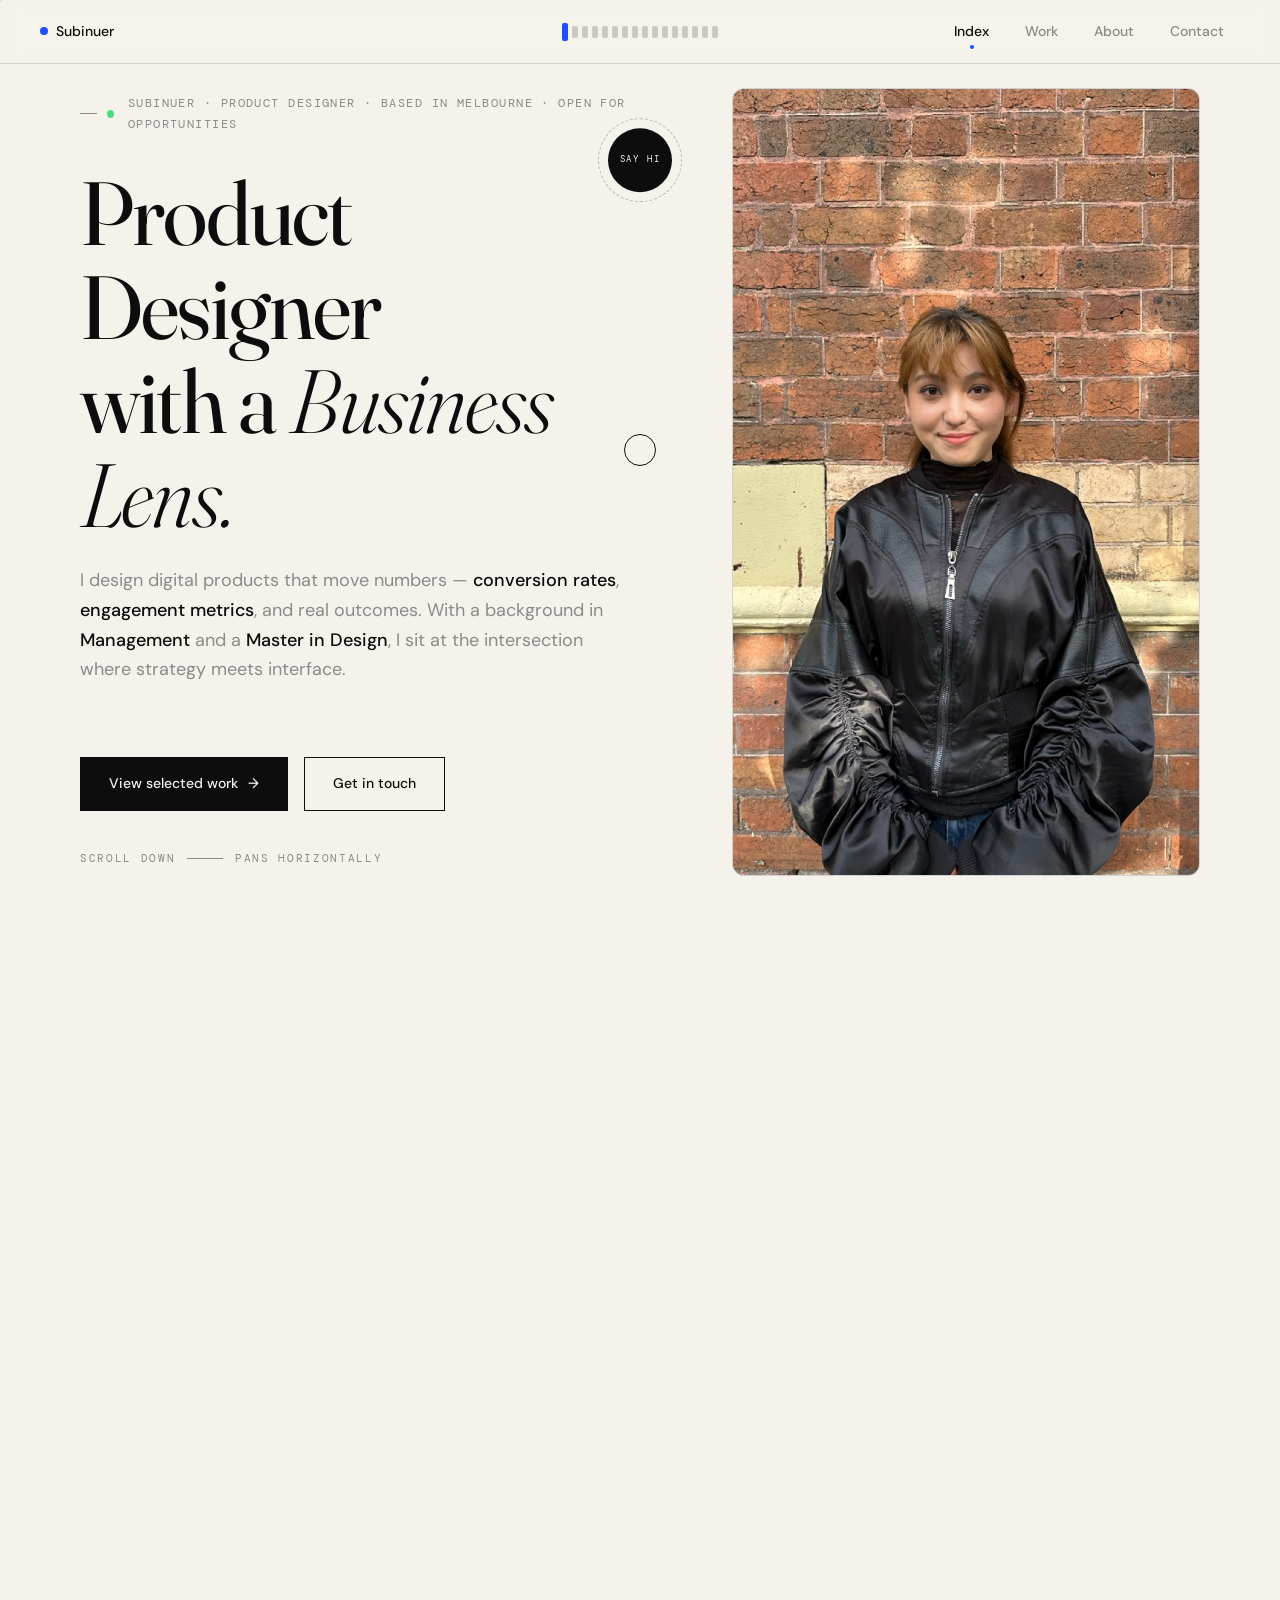
==== commit aa53cc01: "add Social & Digital Content as project 05" ====
--- a/index.html
+++ b/index.html
@@ -137,7 +137,7 @@
               <div class="work__intro-industries">Fintech · Telehealth · E-Commerce</div>
             </div>
             <div class="work__intro-foot">
-              <div>Showing <b>04</b> of 4 projects</div>
+              <div>Showing <b>05</b> of 5 projects</div>
               <div>Press → or scroll to advance</div>
             </div>
           </div>
@@ -229,6 +229,30 @@
             </div>
             <div class="proj__image">
               <img src="assets/project page poster cover.png" alt="Poster Archive project cover" />
+            </div>
+          </a>
+
+          <!-- Project 5 — Social & Digital Content -->
+          <a class="proj" data-hover="project" href="social.html">
+            <div class="proj__info">
+              <span class="proj__num">P · 05</span>
+              <span class="proj__year">2024</span>
+              <div class="proj__tags">
+                <span class="tag tag--active">Social Video</span>
+                <span class="tag">Meta Ads</span>
+                <span class="tag">CapCut</span>
+              </div>
+              <h3 class="proj__title">Social &amp; Digital Content</h3>
+              <p class="proj__desc">
+                Short-form video and social creative for a Monash University research
+                recruitment campaign — audience-targeted formats for Meta, iterated
+                against A/B data to lift sign-up conversion by 15% and expand
+                demographic reach by 30%.
+              </p>
+              <span class="proj__view">View case study <span class="arrow">→</span></span>
+            </div>
+            <div class="proj__image">
+              <div class="proj__image-label">Social &amp; Digital Content · Image Coming Soon</div>
             </div>
           </a>
 
